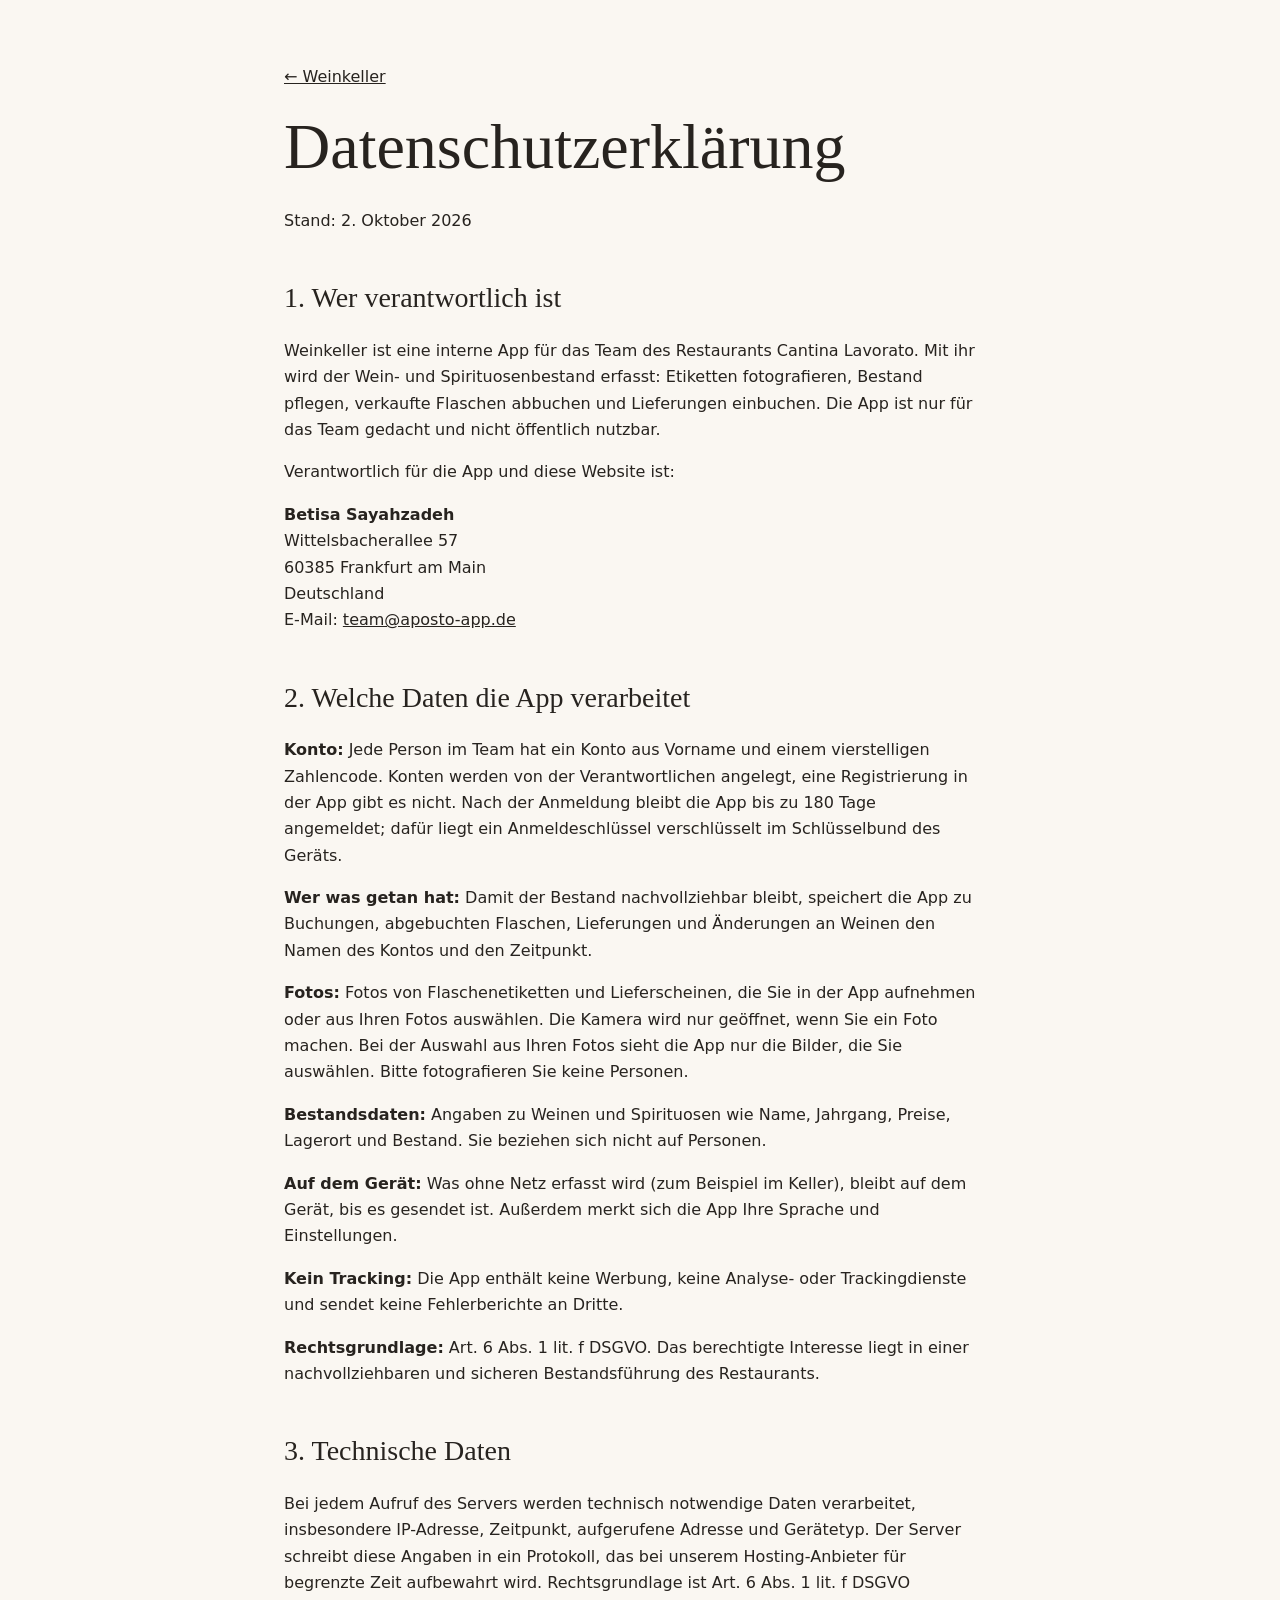
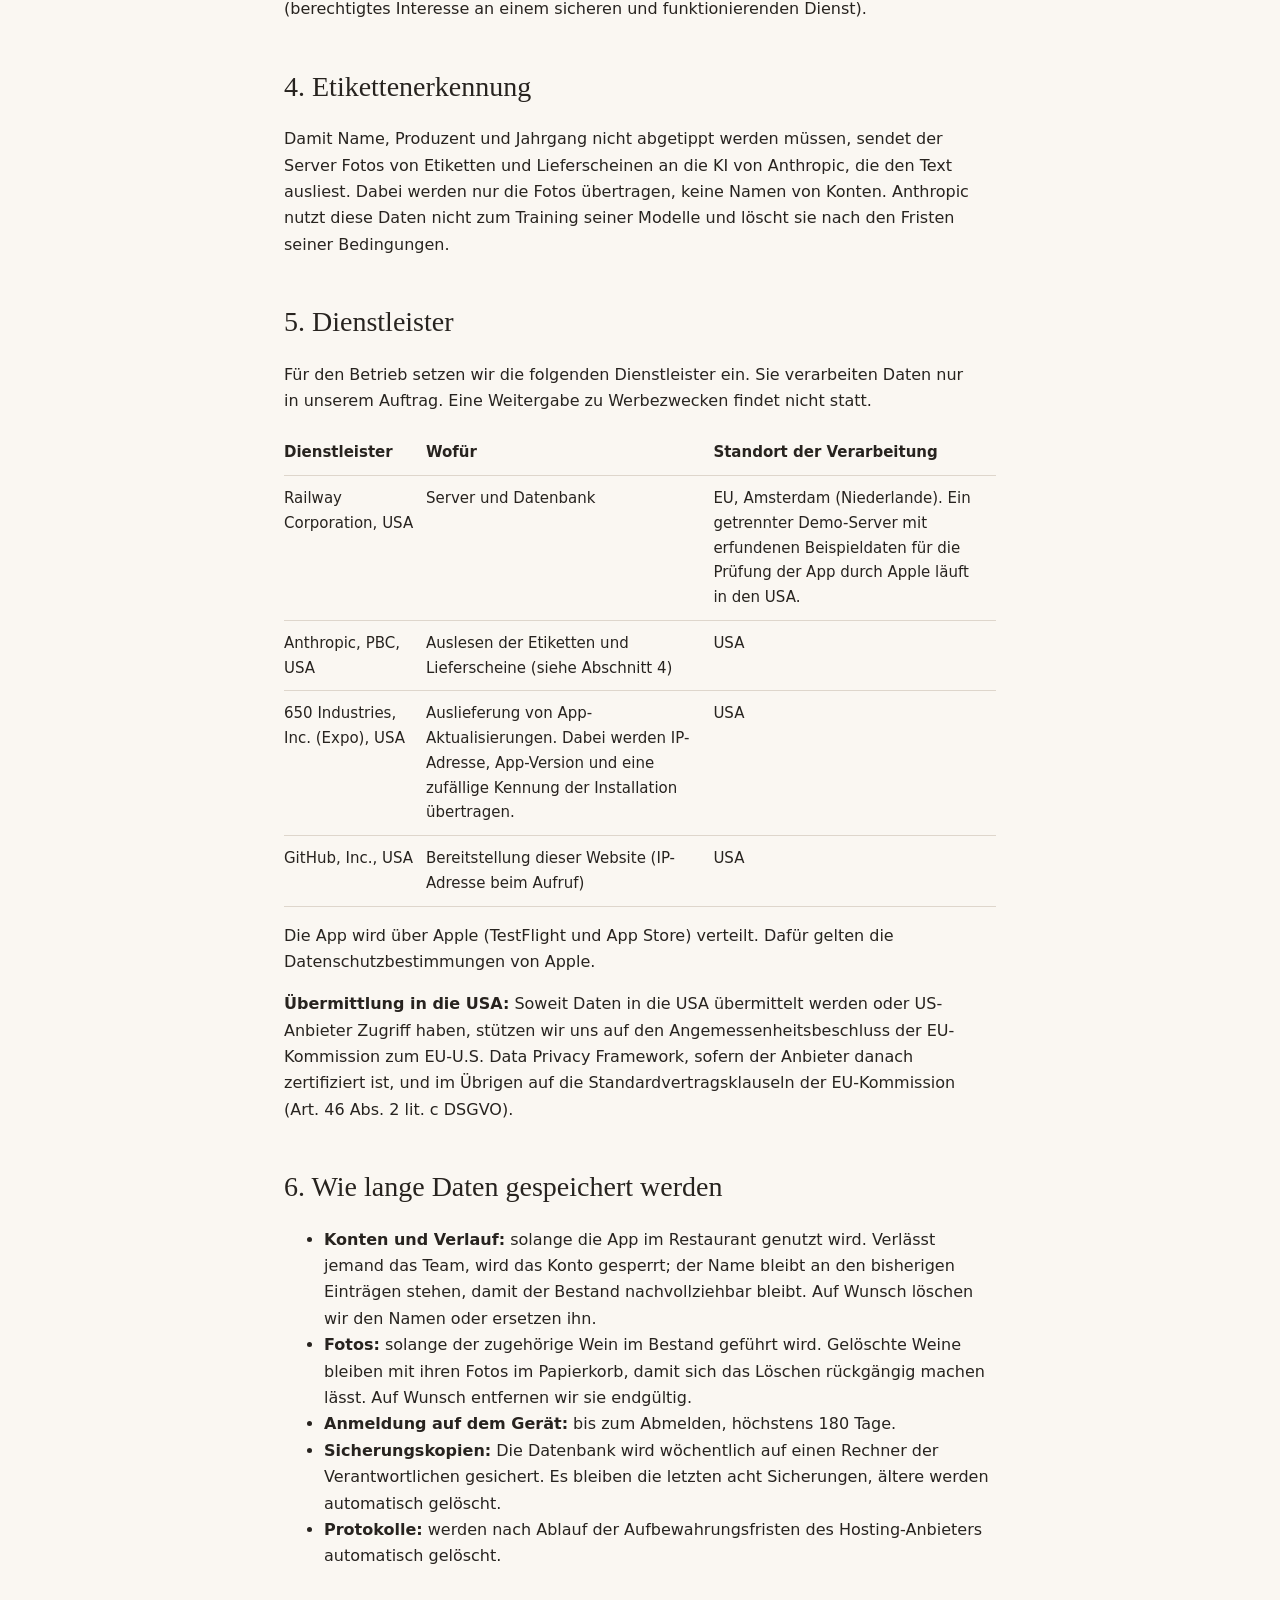
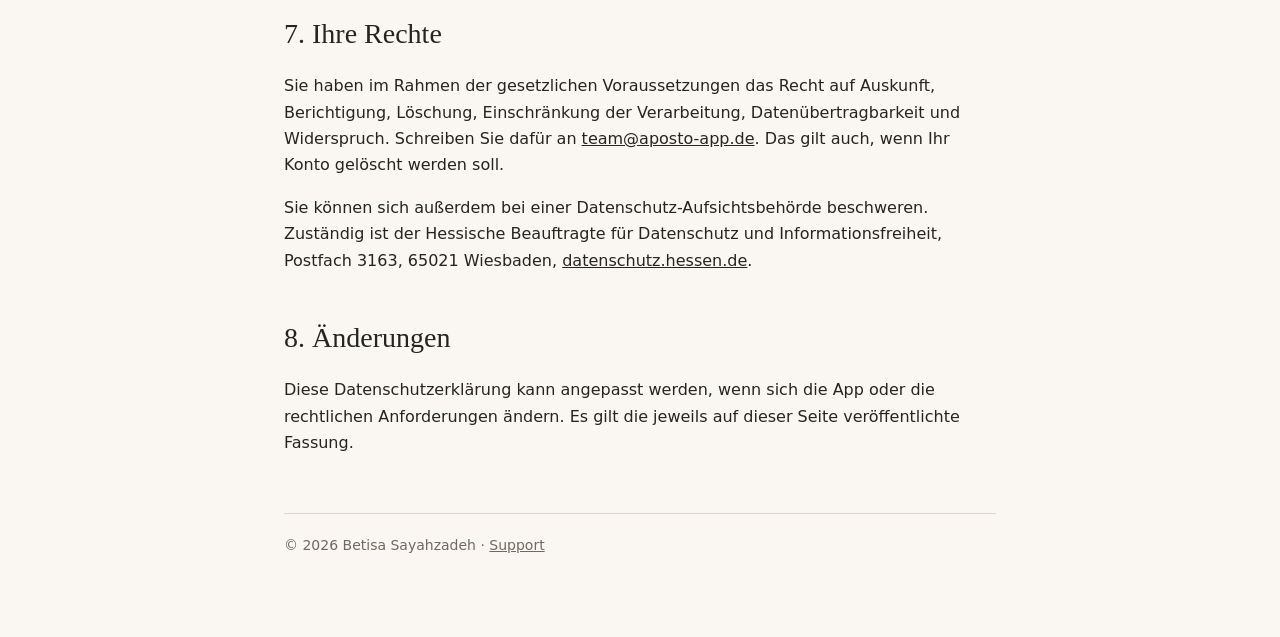
==== datenschutz.html @ 2058cf52 "Datenschutz und Support für Weinkeller Co-Authored-By: Claude Opus 5.5 <noreply@anthropic.com>" ====
<!doctype html>
<html lang="de"><head><meta charset="utf-8"><meta name="viewport" content="width=device-width, initial-scale=1"><title>Datenschutzerklärung – Weinkeller</title><link rel="stylesheet" href="style.css"></head><body><main>
<p><a href="index.html">← Weinkeller</a></p><h1>Datenschutzerklärung</h1>
<p>Stand: 2. Oktober 2026</p>

<h2>1. Wer verantwortlich ist</h2>
<p>Weinkeller ist eine interne App für das Team des Restaurants Cantina Lavorato. Mit ihr wird der Wein- und Spirituosenbestand erfasst: Etiketten fotografieren, Bestand pflegen, verkaufte Flaschen abbuchen und Lieferungen einbuchen. Die App ist nur für das Team gedacht und nicht öffentlich nutzbar.</p>
<p>Verantwortlich für die App und diese Website ist:</p>
<p><strong>Betisa Sayahzadeh</strong><br>Wittelsbacherallee 57<br>60385 Frankfurt am Main<br>Deutschland<br>E-Mail: <a href="mailto:team@aposto-app.de">team@aposto-app.de</a></p>

<h2>2. Welche Daten die App verarbeitet</h2>
<p><strong>Konto:</strong> Jede Person im Team hat ein Konto aus Vorname und einem vierstelligen Zahlencode. Konten werden von der Verantwortlichen angelegt, eine Registrierung in der App gibt es nicht. Nach der Anmeldung bleibt die App bis zu 180 Tage angemeldet; dafür liegt ein Anmeldeschlüssel verschlüsselt im Schlüsselbund des Geräts.</p>
<p><strong>Wer was getan hat:</strong> Damit der Bestand nachvollziehbar bleibt, speichert die App zu Buchungen, abgebuchten Flaschen, Lieferungen und Änderungen an Weinen den Namen des Kontos und den Zeitpunkt.</p>
<p><strong>Fotos:</strong> Fotos von Flaschenetiketten und Lieferscheinen, die Sie in der App aufnehmen oder aus Ihren Fotos auswählen. Die Kamera wird nur geöffnet, wenn Sie ein Foto machen. Bei der Auswahl aus Ihren Fotos sieht die App nur die Bilder, die Sie auswählen. Bitte fotografieren Sie keine Personen.</p>
<p><strong>Bestandsdaten:</strong> Angaben zu Weinen und Spirituosen wie Name, Jahrgang, Preise, Lagerort und Bestand. Sie beziehen sich nicht auf Personen.</p>
<p><strong>Auf dem Gerät:</strong> Was ohne Netz erfasst wird (zum Beispiel im Keller), bleibt auf dem Gerät, bis es gesendet ist. Außerdem merkt sich die App Ihre Sprache und Einstellungen.</p>
<p><strong>Kein Tracking:</strong> Die App enthält keine Werbung, keine Analyse- oder Trackingdienste und sendet keine Fehlerberichte an Dritte.</p>
<p><strong>Rechtsgrundlage:</strong> Art. 6 Abs. 1 lit. f DSGVO. Das berechtigte Interesse liegt in einer nachvollziehbaren und sicheren Bestandsführung des Restaurants.</p>

<h2>3. Technische Daten</h2>
<p>Bei jedem Aufruf des Servers werden technisch notwendige Daten verarbeitet, insbesondere IP-Adresse, Zeitpunkt, aufgerufene Adresse und Gerätetyp. Der Server schreibt diese Angaben in ein Protokoll, das bei unserem Hosting-Anbieter für begrenzte Zeit aufbewahrt wird. Rechtsgrundlage ist Art. 6 Abs. 1 lit. f DSGVO (berechtigtes Interesse an einem sicheren und funktionierenden Dienst).</p>

<h2>4. Etikettenerkennung</h2>
<p>Damit Name, Produzent und Jahrgang nicht abgetippt werden müssen, sendet der Server Fotos von Etiketten und Lieferscheinen an die KI von Anthropic, die den Text ausliest. Dabei werden nur die Fotos übertragen, keine Namen von Konten. Anthropic nutzt diese Daten nicht zum Training seiner Modelle und löscht sie nach den Fristen seiner Bedingungen.</p>

<h2>5. Dienstleister</h2>
<p>Für den Betrieb setzen wir die folgenden Dienstleister ein. Sie verarbeiten Daten nur in unserem Auftrag. Eine Weitergabe zu Werbezwecken findet nicht statt.</p>
<table>
<thead><tr><th>Dienstleister</th><th>Wofür</th><th>Standort der Verarbeitung</th></tr></thead>
<tbody>
<tr><td>Railway Corporation, USA</td><td>Server und Datenbank</td><td>EU, Amsterdam (Niederlande). Ein getrennter Demo-Server mit erfundenen Beispieldaten für die Prüfung der App durch Apple läuft in den USA.</td></tr>
<tr><td>Anthropic, PBC, USA</td><td>Auslesen der Etiketten und Lieferscheine (siehe Abschnitt 4)</td><td>USA</td></tr>
<tr><td>650 Industries, Inc. (Expo), USA</td><td>Auslieferung von App-Aktualisierungen. Dabei werden IP-Adresse, App-Version und eine zufällige Kennung der Installation übertragen.</td><td>USA</td></tr>
<tr><td>GitHub, Inc., USA</td><td>Bereitstellung dieser Website (IP-Adresse beim Aufruf)</td><td>USA</td></tr>
</tbody>
</table>
<p>Die App wird über Apple (TestFlight und App Store) verteilt. Dafür gelten die Datenschutzbestimmungen von Apple.</p>
<p><strong>Übermittlung in die USA:</strong> Soweit Daten in die USA übermittelt werden oder US-Anbieter Zugriff haben, stützen wir uns auf den Angemessenheitsbeschluss der EU-Kommission zum EU-U.S. Data Privacy Framework, sofern der Anbieter danach zertifiziert ist, und im Übrigen auf die Standardvertragsklauseln der EU-Kommission (Art. 46 Abs. 2 lit. c DSGVO).</p>

<h2>6. Wie lange Daten gespeichert werden</h2>
<ul>
<li><strong>Konten und Verlauf:</strong> solange die App im Restaurant genutzt wird. Verlässt jemand das Team, wird das Konto gesperrt; der Name bleibt an den bisherigen Einträgen stehen, damit der Bestand nachvollziehbar bleibt. Auf Wunsch löschen wir den Namen oder ersetzen ihn.</li>
<li><strong>Fotos:</strong> solange der zugehörige Wein im Bestand geführt wird. Gelöschte Weine bleiben mit ihren Fotos im Papierkorb, damit sich das Löschen rückgängig machen lässt. Auf Wunsch entfernen wir sie endgültig.</li>
<li><strong>Anmeldung auf dem Gerät:</strong> bis zum Abmelden, höchstens 180 Tage.</li>
<li><strong>Sicherungskopien:</strong> Die Datenbank wird wöchentlich auf einen Rechner der Verantwortlichen gesichert. Es bleiben die letzten acht Sicherungen, ältere werden automatisch gelöscht.</li>
<li><strong>Protokolle:</strong> werden nach Ablauf der Aufbewahrungsfristen des Hosting-Anbieters automatisch gelöscht.</li>
</ul>

<h2>7. Ihre Rechte</h2>
<p>Sie haben im Rahmen der gesetzlichen Voraussetzungen das Recht auf Auskunft, Berichtigung, Löschung, Einschränkung der Verarbeitung, Datenübertragbarkeit und Widerspruch. Schreiben Sie dafür an <a href="mailto:team@aposto-app.de">team@aposto-app.de</a>. Das gilt auch, wenn Ihr Konto gelöscht werden soll.</p>
<p>Sie können sich außerdem bei einer Datenschutz-Aufsichtsbehörde beschweren. Zuständig ist der Hessische Beauftragte für Datenschutz und Informationsfreiheit, Postfach 3163, 65021 Wiesbaden, <a href="https://datenschutz.hessen.de">datenschutz.hessen.de</a>.</p>

<h2>8. Änderungen</h2>
<p>Diese Datenschutzerklärung kann angepasst werden, wenn sich die App oder die rechtlichen Anforderungen ändern. Es gilt die jeweils auf dieser Seite veröffentlichte Fassung.</p>
<footer>© 2026 Betisa Sayahzadeh · <a href="support.html">Support</a></footer>
</main></body></html>
---- style.css ----
:root { color-scheme: light; --ink:#27231f; --muted:#716960; --paper:#faf7f2; --line:#ded6cc; }
* { box-sizing:border-box; }
body { margin:0; background:var(--paper); color:var(--ink); font:16px/1.65 system-ui,-apple-system,BlinkMacSystemFont,"Segoe UI",sans-serif; }
main { max-width:760px; margin:0 auto; padding:48px 24px 80px; }
h1,h2 { font-family:Georgia,serif; font-weight:500; line-height:1.15; } h1 { font-size:clamp(38px,7vw,64px); margin:20px 0 24px; } h2 { font-size:28px; margin-top:48px; }
p { max-width:68ch; } a { color:inherit; } footer { border-top:1px solid var(--line); margin-top:56px; padding-top:20px; color:var(--muted); font-size:14px; }
table { width:100%; border-collapse:collapse; font-size:15px; margin:16px 0; } th,td { text-align:left; vertical-align:top; padding:10px 12px 10px 0; border-bottom:1px solid var(--line); } th { font-weight:600; }
@media (max-width:600px) { table, thead, tbody, tr, th, td { display:block; } thead { display:none; } tr { border-bottom:1px solid var(--line); padding:10px 0; } td { border:0; padding:2px 0; } td:first-child { font-weight:600; } }
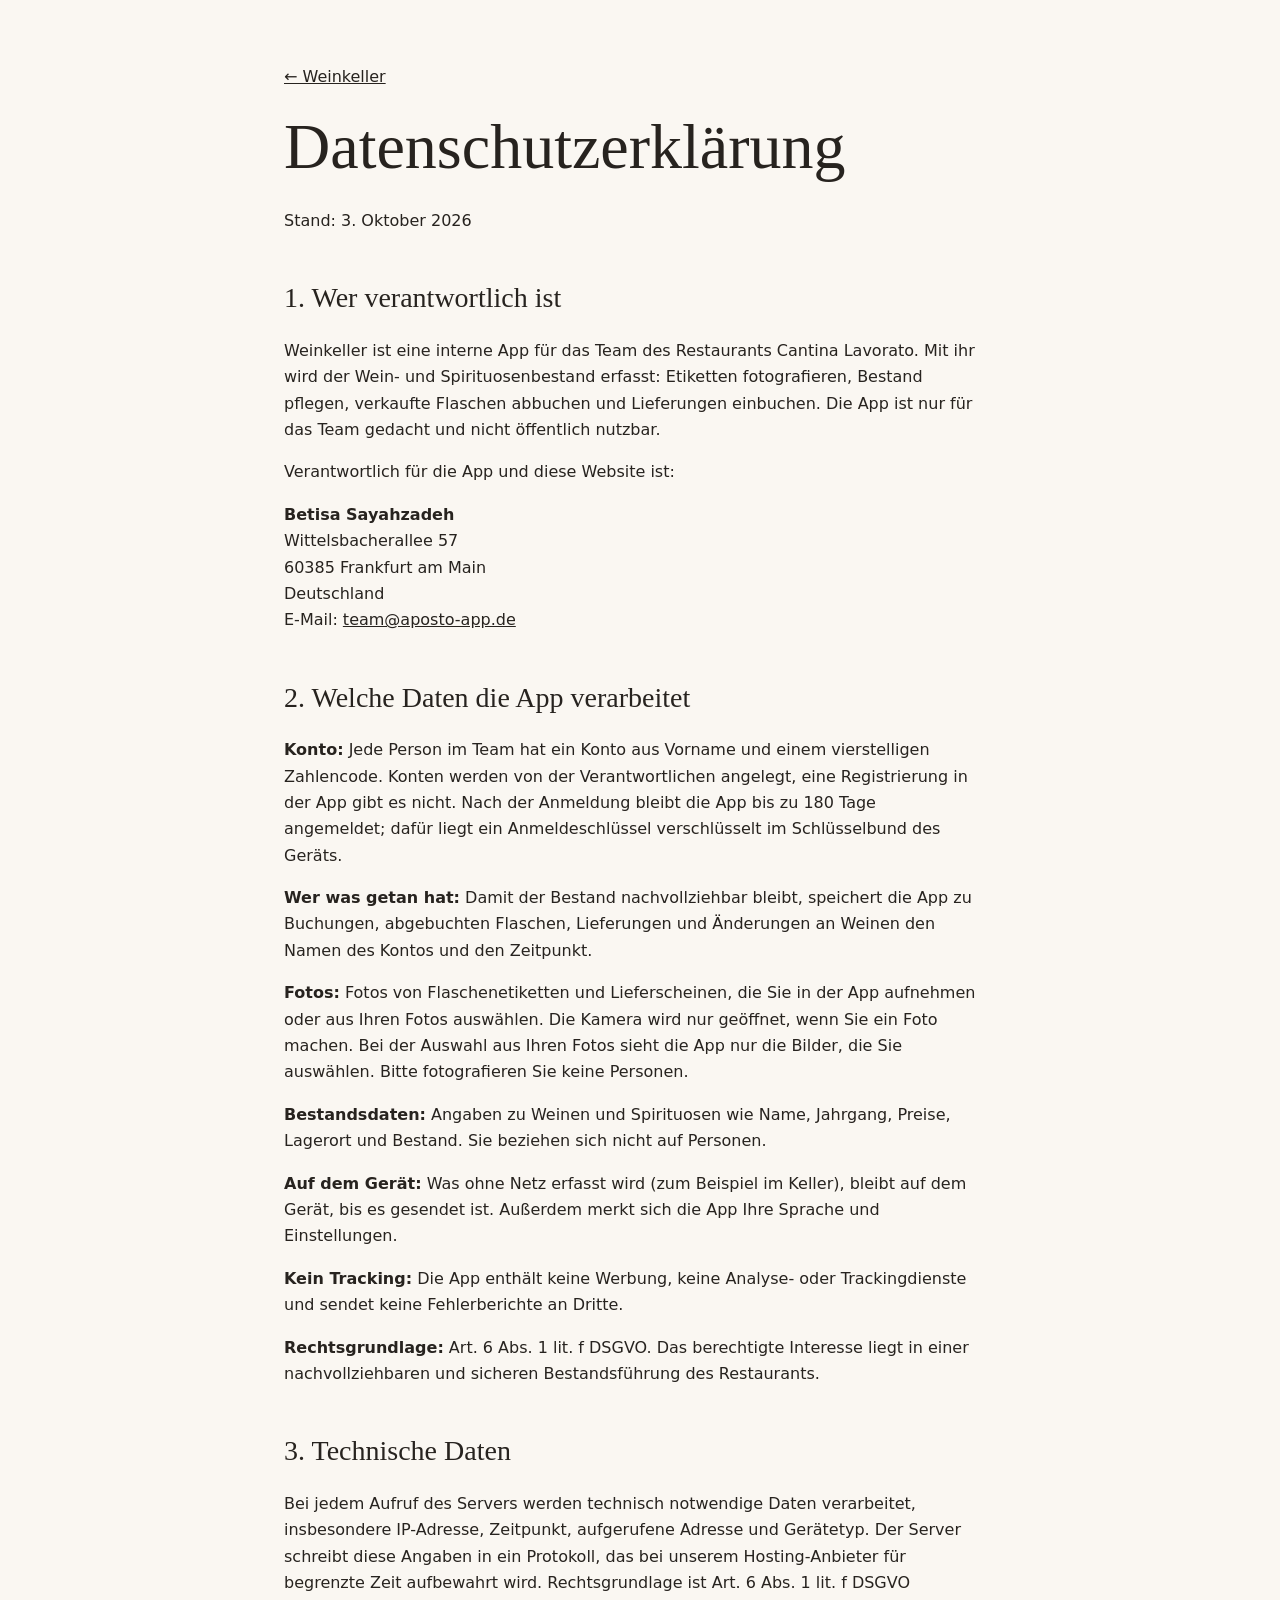
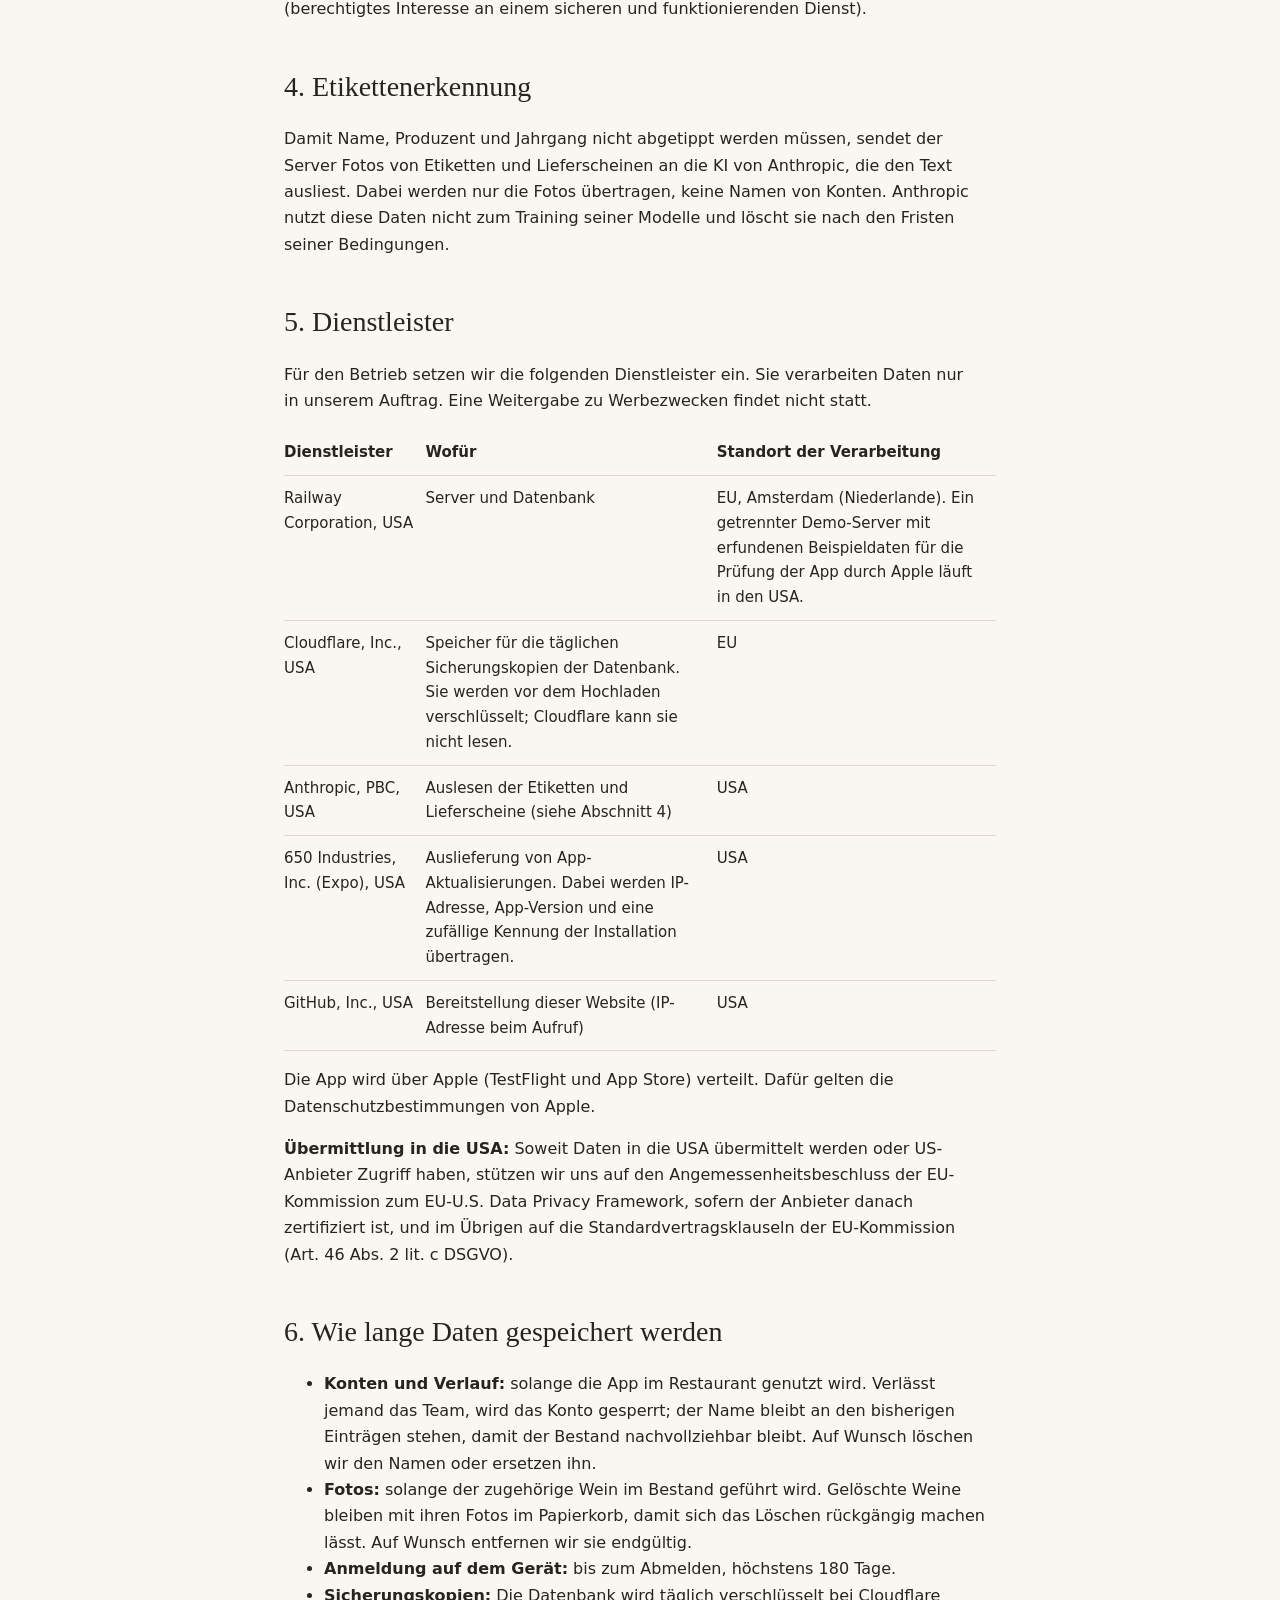
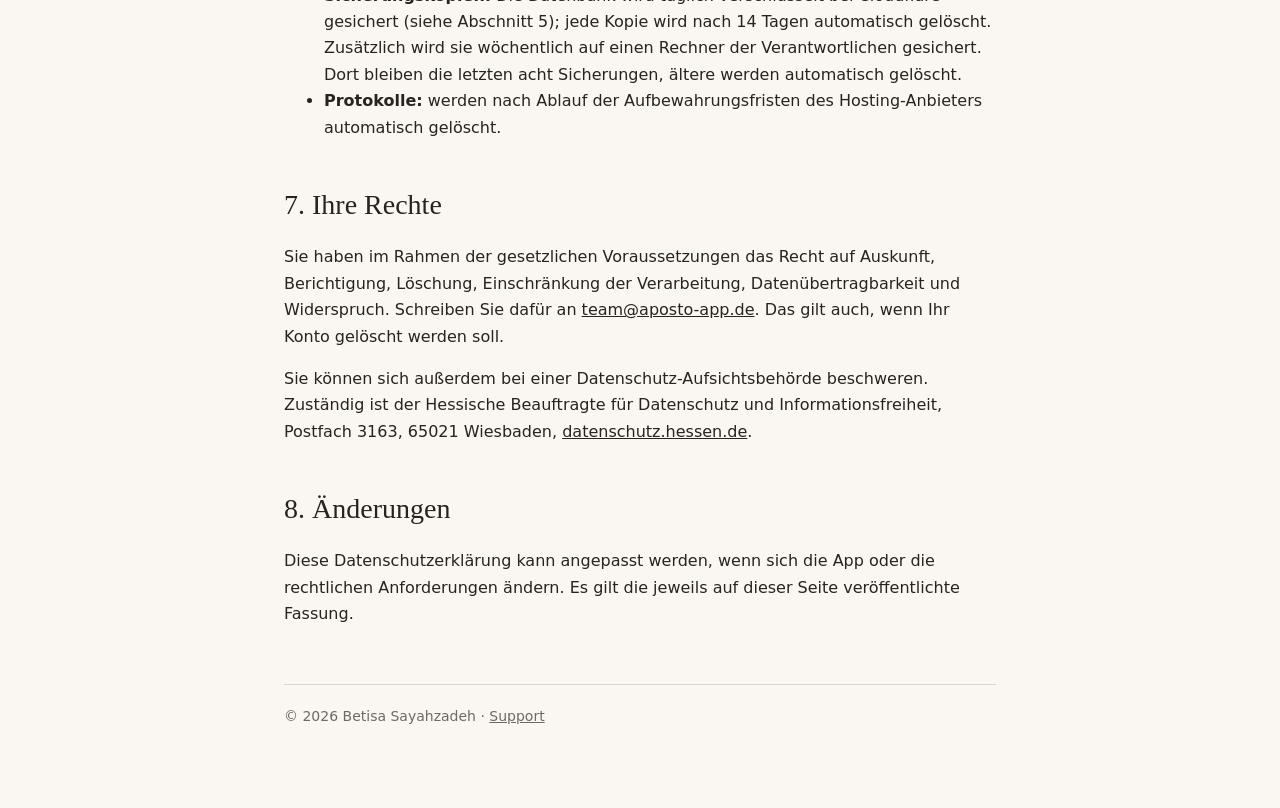
==== commit cfe028a0: "Datenschutz: tägliche verschlüsselte Sicherung bei Cloudflare (EU), 14 Tage Co-Authored-By: Claude O" ====
--- a/datenschutz.html
+++ b/datenschutz.html
@@ -1,7 +1,7 @@
 <!doctype html>
 <html lang="de"><head><meta charset="utf-8"><meta name="viewport" content="width=device-width, initial-scale=1"><title>Datenschutzerklärung – Weinkeller</title><link rel="stylesheet" href="style.css"></head><body><main>
 <p><a href="index.html">← Weinkeller</a></p><h1>Datenschutzerklärung</h1>
-<p>Stand: 2. Oktober 2026</p>
+<p>Stand: 3. Oktober 2026</p>
 
 <h2>1. Wer verantwortlich ist</h2>
 <p>Weinkeller ist eine interne App für das Team des Restaurants Cantina Lavorato. Mit ihr wird der Wein- und Spirituosenbestand erfasst: Etiketten fotografieren, Bestand pflegen, verkaufte Flaschen abbuchen und Lieferungen einbuchen. Die App ist nur für das Team gedacht und nicht öffentlich nutzbar.</p>
@@ -29,6 +29,7 @@
 <thead><tr><th>Dienstleister</th><th>Wofür</th><th>Standort der Verarbeitung</th></tr></thead>
 <tbody>
 <tr><td>Railway Corporation, USA</td><td>Server und Datenbank</td><td>EU, Amsterdam (Niederlande). Ein getrennter Demo-Server mit erfundenen Beispieldaten für die Prüfung der App durch Apple läuft in den USA.</td></tr>
+<tr><td>Cloudflare, Inc., USA</td><td>Speicher für die täglichen Sicherungskopien der Datenbank. Sie werden vor dem Hochladen verschlüsselt; Cloudflare kann sie nicht lesen.</td><td>EU</td></tr>
 <tr><td>Anthropic, PBC, USA</td><td>Auslesen der Etiketten und Lieferscheine (siehe Abschnitt 4)</td><td>USA</td></tr>
 <tr><td>650 Industries, Inc. (Expo), USA</td><td>Auslieferung von App-Aktualisierungen. Dabei werden IP-Adresse, App-Version und eine zufällige Kennung der Installation übertragen.</td><td>USA</td></tr>
 <tr><td>GitHub, Inc., USA</td><td>Bereitstellung dieser Website (IP-Adresse beim Aufruf)</td><td>USA</td></tr>
@@ -42,7 +43,7 @@
 <li><strong>Konten und Verlauf:</strong> solange die App im Restaurant genutzt wird. Verlässt jemand das Team, wird das Konto gesperrt; der Name bleibt an den bisherigen Einträgen stehen, damit der Bestand nachvollziehbar bleibt. Auf Wunsch löschen wir den Namen oder ersetzen ihn.</li>
 <li><strong>Fotos:</strong> solange der zugehörige Wein im Bestand geführt wird. Gelöschte Weine bleiben mit ihren Fotos im Papierkorb, damit sich das Löschen rückgängig machen lässt. Auf Wunsch entfernen wir sie endgültig.</li>
 <li><strong>Anmeldung auf dem Gerät:</strong> bis zum Abmelden, höchstens 180 Tage.</li>
-<li><strong>Sicherungskopien:</strong> Die Datenbank wird wöchentlich auf einen Rechner der Verantwortlichen gesichert. Es bleiben die letzten acht Sicherungen, ältere werden automatisch gelöscht.</li>
+<li><strong>Sicherungskopien:</strong> Die Datenbank wird täglich verschlüsselt bei Cloudflare gesichert (siehe Abschnitt 5); jede Kopie wird nach 14 Tagen automatisch gelöscht. Zusätzlich wird sie wöchentlich auf einen Rechner der Verantwortlichen gesichert. Dort bleiben die letzten acht Sicherungen, ältere werden automatisch gelöscht.</li>
 <li><strong>Protokolle:</strong> werden nach Ablauf der Aufbewahrungsfristen des Hosting-Anbieters automatisch gelöscht.</li>
 </ul>
 
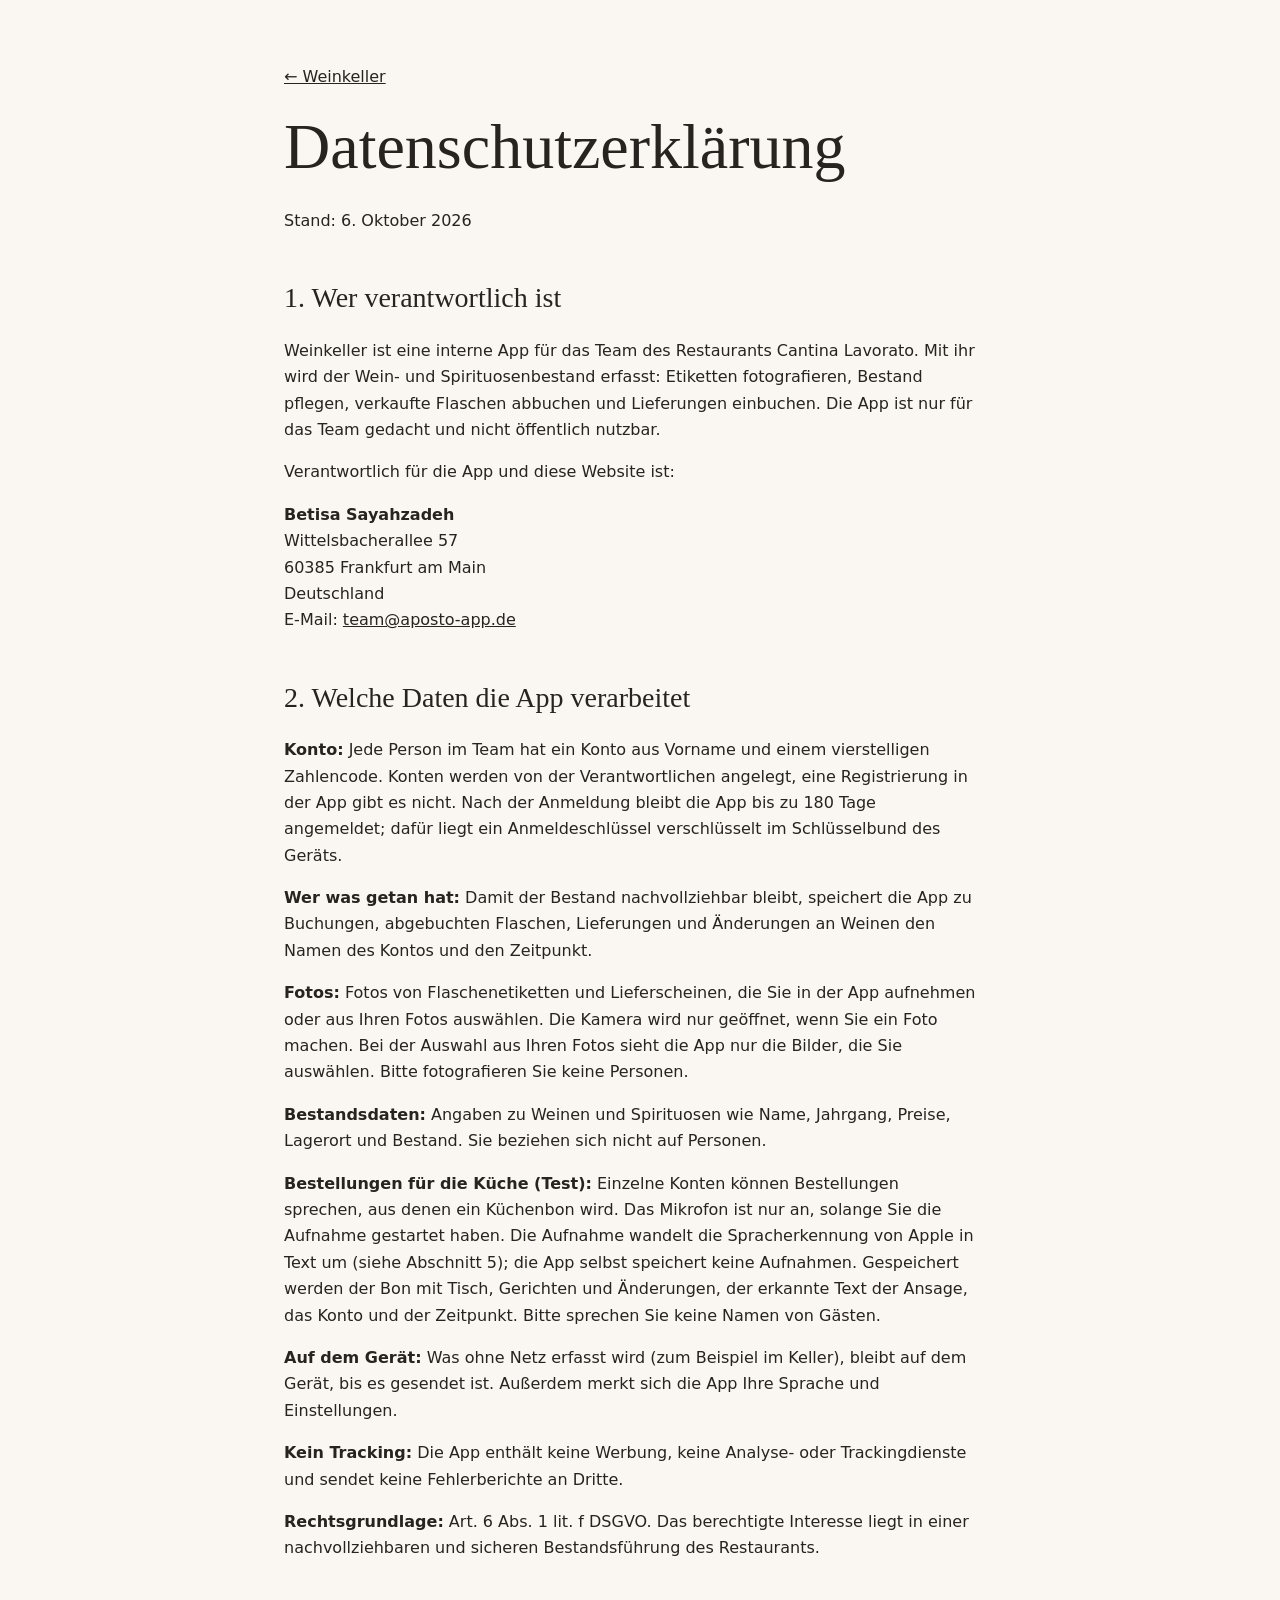
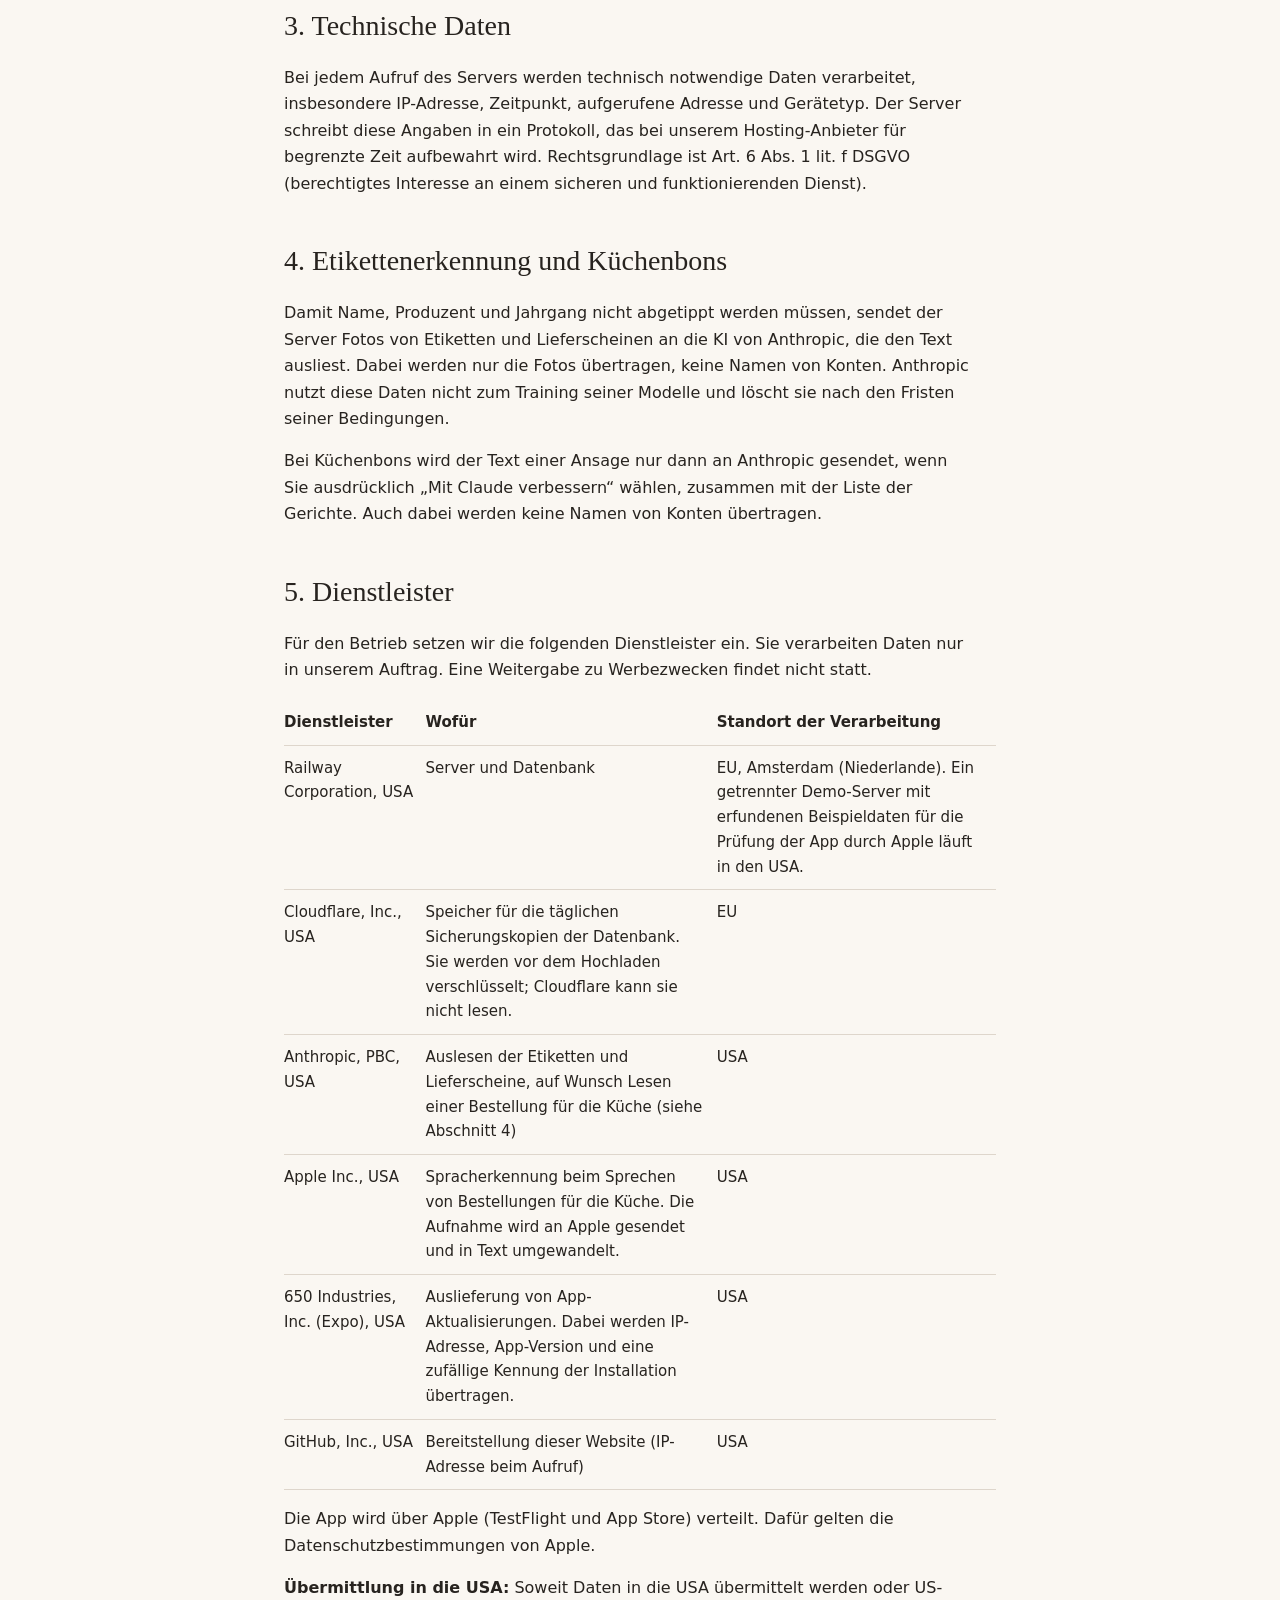
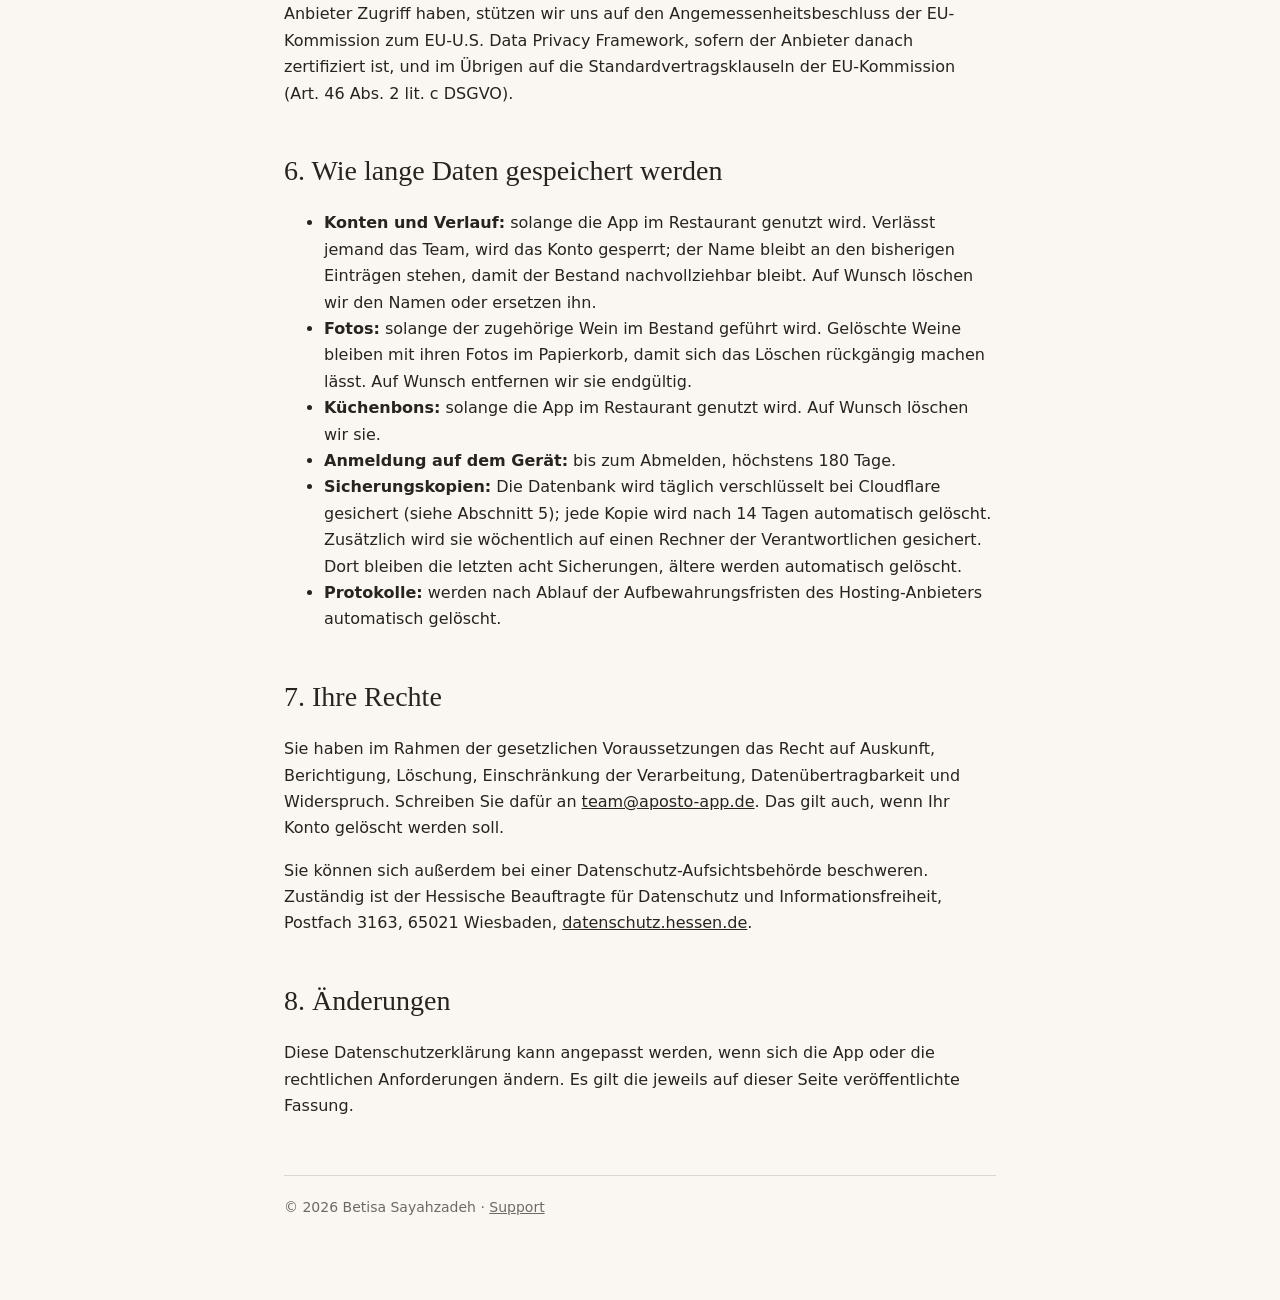
==== commit d499d183: "Datenschutz: Küchenbons per Sprache, Spracherkennung von Apple, Claude auf Wunsch Co-Authored-By: Cl" ====
--- a/datenschutz.html
+++ b/datenschutz.html
@@ -1,7 +1,7 @@
 <!doctype html>
 <html lang="de"><head><meta charset="utf-8"><meta name="viewport" content="width=device-width, initial-scale=1"><title>Datenschutzerklärung – Weinkeller</title><link rel="stylesheet" href="style.css"></head><body><main>
 <p><a href="index.html">← Weinkeller</a></p><h1>Datenschutzerklärung</h1>
-<p>Stand: 3. Oktober 2026</p>
+<p>Stand: 6. Oktober 2026</p>
 
 <h2>1. Wer verantwortlich ist</h2>
 <p>Weinkeller ist eine interne App für das Team des Restaurants Cantina Lavorato. Mit ihr wird der Wein- und Spirituosenbestand erfasst: Etiketten fotografieren, Bestand pflegen, verkaufte Flaschen abbuchen und Lieferungen einbuchen. Die App ist nur für das Team gedacht und nicht öffentlich nutzbar.</p>
@@ -13,6 +13,7 @@
 <p><strong>Wer was getan hat:</strong> Damit der Bestand nachvollziehbar bleibt, speichert die App zu Buchungen, abgebuchten Flaschen, Lieferungen und Änderungen an Weinen den Namen des Kontos und den Zeitpunkt.</p>
 <p><strong>Fotos:</strong> Fotos von Flaschenetiketten und Lieferscheinen, die Sie in der App aufnehmen oder aus Ihren Fotos auswählen. Die Kamera wird nur geöffnet, wenn Sie ein Foto machen. Bei der Auswahl aus Ihren Fotos sieht die App nur die Bilder, die Sie auswählen. Bitte fotografieren Sie keine Personen.</p>
 <p><strong>Bestandsdaten:</strong> Angaben zu Weinen und Spirituosen wie Name, Jahrgang, Preise, Lagerort und Bestand. Sie beziehen sich nicht auf Personen.</p>
+<p><strong>Bestellungen für die Küche (Test):</strong> Einzelne Konten können Bestellungen sprechen, aus denen ein Küchenbon wird. Das Mikrofon ist nur an, solange Sie die Aufnahme gestartet haben. Die Aufnahme wandelt die Spracherkennung von Apple in Text um (siehe Abschnitt 5); die App selbst speichert keine Aufnahmen. Gespeichert werden der Bon mit Tisch, Gerichten und Änderungen, der erkannte Text der Ansage, das Konto und der Zeitpunkt. Bitte sprechen Sie keine Namen von Gästen.</p>
 <p><strong>Auf dem Gerät:</strong> Was ohne Netz erfasst wird (zum Beispiel im Keller), bleibt auf dem Gerät, bis es gesendet ist. Außerdem merkt sich die App Ihre Sprache und Einstellungen.</p>
 <p><strong>Kein Tracking:</strong> Die App enthält keine Werbung, keine Analyse- oder Trackingdienste und sendet keine Fehlerberichte an Dritte.</p>
 <p><strong>Rechtsgrundlage:</strong> Art. 6 Abs. 1 lit. f DSGVO. Das berechtigte Interesse liegt in einer nachvollziehbaren und sicheren Bestandsführung des Restaurants.</p>
@@ -20,8 +21,9 @@
 <h2>3. Technische Daten</h2>
 <p>Bei jedem Aufruf des Servers werden technisch notwendige Daten verarbeitet, insbesondere IP-Adresse, Zeitpunkt, aufgerufene Adresse und Gerätetyp. Der Server schreibt diese Angaben in ein Protokoll, das bei unserem Hosting-Anbieter für begrenzte Zeit aufbewahrt wird. Rechtsgrundlage ist Art. 6 Abs. 1 lit. f DSGVO (berechtigtes Interesse an einem sicheren und funktionierenden Dienst).</p>
 
-<h2>4. Etikettenerkennung</h2>
+<h2>4. Etikettenerkennung und Küchenbons</h2>
 <p>Damit Name, Produzent und Jahrgang nicht abgetippt werden müssen, sendet der Server Fotos von Etiketten und Lieferscheinen an die KI von Anthropic, die den Text ausliest. Dabei werden nur die Fotos übertragen, keine Namen von Konten. Anthropic nutzt diese Daten nicht zum Training seiner Modelle und löscht sie nach den Fristen seiner Bedingungen.</p>
+<p>Bei Küchenbons wird der Text einer Ansage nur dann an Anthropic gesendet, wenn Sie ausdrücklich „Mit Claude verbessern“ wählen, zusammen mit der Liste der Gerichte. Auch dabei werden keine Namen von Konten übertragen.</p>
 
 <h2>5. Dienstleister</h2>
 <p>Für den Betrieb setzen wir die folgenden Dienstleister ein. Sie verarbeiten Daten nur in unserem Auftrag. Eine Weitergabe zu Werbezwecken findet nicht statt.</p>
@@ -30,7 +32,8 @@
 <tbody>
 <tr><td>Railway Corporation, USA</td><td>Server und Datenbank</td><td>EU, Amsterdam (Niederlande). Ein getrennter Demo-Server mit erfundenen Beispieldaten für die Prüfung der App durch Apple läuft in den USA.</td></tr>
 <tr><td>Cloudflare, Inc., USA</td><td>Speicher für die täglichen Sicherungskopien der Datenbank. Sie werden vor dem Hochladen verschlüsselt; Cloudflare kann sie nicht lesen.</td><td>EU</td></tr>
-<tr><td>Anthropic, PBC, USA</td><td>Auslesen der Etiketten und Lieferscheine (siehe Abschnitt 4)</td><td>USA</td></tr>
+<tr><td>Anthropic, PBC, USA</td><td>Auslesen der Etiketten und Lieferscheine, auf Wunsch Lesen einer Bestellung für die Küche (siehe Abschnitt 4)</td><td>USA</td></tr>
+<tr><td>Apple Inc., USA</td><td>Spracherkennung beim Sprechen von Bestellungen für die Küche. Die Aufnahme wird an Apple gesendet und in Text umgewandelt.</td><td>USA</td></tr>
 <tr><td>650 Industries, Inc. (Expo), USA</td><td>Auslieferung von App-Aktualisierungen. Dabei werden IP-Adresse, App-Version und eine zufällige Kennung der Installation übertragen.</td><td>USA</td></tr>
 <tr><td>GitHub, Inc., USA</td><td>Bereitstellung dieser Website (IP-Adresse beim Aufruf)</td><td>USA</td></tr>
 </tbody>
@@ -42,6 +45,7 @@
 <ul>
 <li><strong>Konten und Verlauf:</strong> solange die App im Restaurant genutzt wird. Verlässt jemand das Team, wird das Konto gesperrt; der Name bleibt an den bisherigen Einträgen stehen, damit der Bestand nachvollziehbar bleibt. Auf Wunsch löschen wir den Namen oder ersetzen ihn.</li>
 <li><strong>Fotos:</strong> solange der zugehörige Wein im Bestand geführt wird. Gelöschte Weine bleiben mit ihren Fotos im Papierkorb, damit sich das Löschen rückgängig machen lässt. Auf Wunsch entfernen wir sie endgültig.</li>
+<li><strong>Küchenbons:</strong> solange die App im Restaurant genutzt wird. Auf Wunsch löschen wir sie.</li>
 <li><strong>Anmeldung auf dem Gerät:</strong> bis zum Abmelden, höchstens 180 Tage.</li>
 <li><strong>Sicherungskopien:</strong> Die Datenbank wird täglich verschlüsselt bei Cloudflare gesichert (siehe Abschnitt 5); jede Kopie wird nach 14 Tagen automatisch gelöscht. Zusätzlich wird sie wöchentlich auf einen Rechner der Verantwortlichen gesichert. Dort bleiben die letzten acht Sicherungen, ältere werden automatisch gelöscht.</li>
 <li><strong>Protokolle:</strong> werden nach Ablauf der Aufbewahrungsfristen des Hosting-Anbieters automatisch gelöscht.</li>
